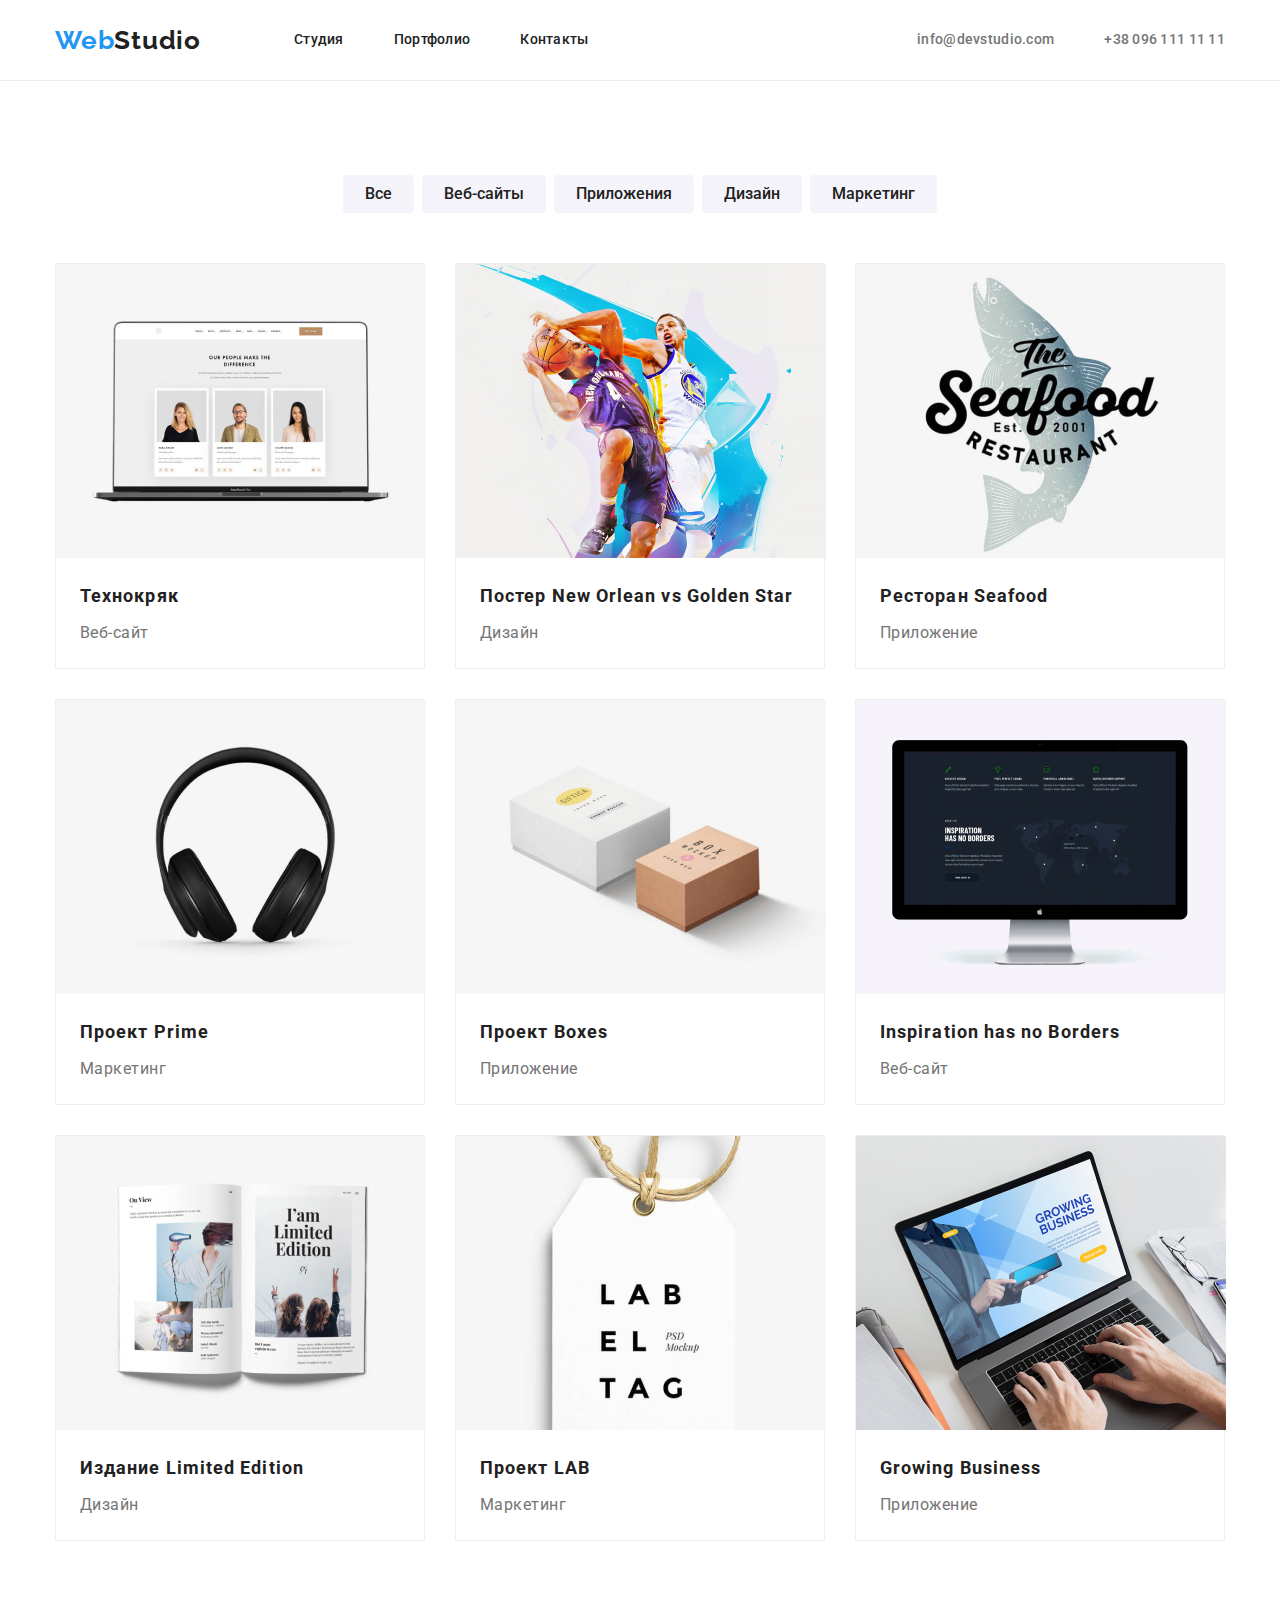
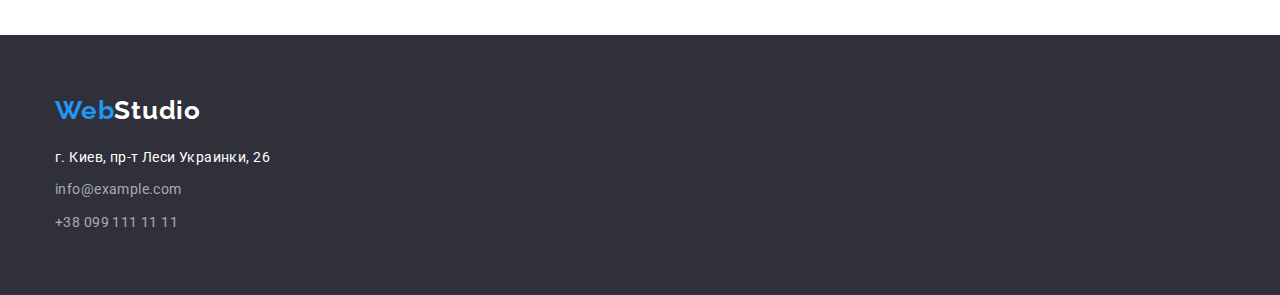
==== portfolio.html @ 6ae776a7 "шаблон для 4 ДЗ" ====
<!DOCTYPE html>
<html lang="ru">

<head>
    <meta charset="UTF-8">
    <meta name="viewport" content="width=device-width, initial-scale=1.0">
    <title> goit-markup-hw-03</title>
    <link rel="preconnect" href="https://fonts.gstatic.com">
    <link href="https://fonts.googleapis.com/css2?family=Raleway:wght@700&family=Roboto:wght@400;500;700;900&display=swap" rel="stylesheet">
    <link rel="stylesheet"
        href="https://cdnjs.cloudflare.com/ajax/libs/modern-normalize/1.0.0/modern-normalize.min.css">
    <link rel="stylesheet" href="./css/styles.css">
</head>

<body>

    <!--меню главной навигации-->
    <header class="page-header border-botton">
        <div class="conteiner">
             <a href="#" class="logo">Web<span class="logo-color">Studio</span> </a>
                <nav class="nav">
                    <ul class="site-nav">
                        <li class="item"> <a class="header-links" href="./index.html" >Студия</a></li>
                        <li class="item"> <a class="header-links" href="./portfolio.html" >Портфолио</a> </li>
                        <li class="item"> <a class="header-links" href="" >Контакты</a></li>
                    </ul>
                </nav>   
            <ul class="header-contacts">
                <li class="contact-item"><a class="header-links" href="mailto:info@devstudio.com">info@devstudio.com</a></li>
                <li class="contact-item"><a class="header-links" href="tel:380961111111">+38 096 111 11 11</a></li>
            </ul>   
        </div>  
    </header>
    <!--Контент из секций-->
    <main>
        <section class="our-projects">
            <div class="conteiner">                
                    <h1 class="invisible-title">Наши проэкты</h1>
                    <ul class="filters-button">
                        <li class="filter-button">
                            <button type="button" class="portfolio-button">Все</button>
                        </li>
                        <li class="filter-button">
                            <button type="button" class="portfolio-button">Веб-сайты</button>
                        </li>
                        <li class="filter-button">
                            <button type="button" class="portfolio-button">Приложения</button>
                        </li>
                        <li class="filter-button">
                            <button type="button" class="portfolio-button">Дизайн</button>
                        </li>
                        <li class="filter-button">
                            <button type="button" class="portfolio-button">Маркетинг</button>
                        </li>
                    </ul>
                    <ul class="projects-view">
                        <li class="project-elements">
                            <a  href="#">
                                <img class="project-img" src="./img/portf1.png" alt="макбук-про">
                                <div class="background-end">
                                    <h2 class="project-titel">Технокряк</h2>
                                    <p class="project-type">Веб-сайт</p>
                                </div>
                            </a>                        
                        </li>

                        <li class="project-elements">
                            <a  href="#">
                                <img class="project-img" src="./img/portf2.png" 
                                    alt="два баскетболиста с мячем" 
                                    width="370"
                                    height="294">
                                <div class="background-end">    
                                    <h2 class="project-titel">Постер New Orlean vs Golden Star</h2>
                                    <p class="project-type">Дизайн</p>
                                </div>
                            </a>
                        </li>

                        <li class="project-elements">
                            <a  href="#">
                                <img class="project-img" src="./img/portf3.png" 
                                    alt="логотип ресторана Seafood"
                                    width="370"
                                    height="294">
                                <div class="background-end">
                                    <h2 class="project-titel">Ресторан Seafood</h2>
                                    <p class="project-type">Приложение</p>
                                </div>
                            </a>
                        </li>

                        <li class="project-elements">
                            <a  href="#">
                                <img class="project-img" src="./img/portf4.png" 
                                    alt="наушники"
                                    width="370"
                                    height="294">
                                <div class="background-end">
                                    <h2 class="project-titel">Проект Prime</h2>
                                    <p class="project-type">Маркетинг</p>
                                </div>
                            </a>
                        </li>

                        <li class="project-elements">
                            <a  href="#">
                                <img class="project-img" src="./img/portf5.png" 
                                    alt="две упаковочных коробки"
                                    width="370"
                                    height="294">
                                <div class="background-end">
                                    <h2 class="project-titel">Проект Boxes</h2>
                                    <p class="project-type">Приложение</p>
                                </div>
                            </a>
                        </li>

                        <li class="project-elements">
                            <a class="project-img" href="#">
                                <img class="project-img" src="./img/portf6.png" 
                                    alt="монитор Apple"
                                    width="370"
                                    height="294">
                                <div class="background-end">
                                    <h2 class="project-titel">Inspiration has no Borders</h2>
                                    <p class="project-type">Веб-сайт</p>
                                </div>
                            </a>
                        </li>

                        <li class="project-elements">
                            <a href="#">
                                <img class="project-img" src="./img/portf7.png" 
                                    alt="книга Limited Edition"
                                    width="370"
                                    height="294">
                                <div class="background-end">
                                    <h2 class="project-titel">Издание Limited Edition</h2>
                                    <p class="project-type">Дизайн</p>
                                </div>
                            </a>
                        </li>

                        <li class="project-elements">
                            <a href="#">
                                <img class="project-img" src="./img/portf8.png" 
                                    alt="бирка LAB"
                                    width="370"
                                    height="294">
                                <div class="background-end">
                                    <h2 class="project-titel">Проект LAB</h2>
                                    <p class="project-type">Маркетинг</p>
                                </div>
                            </a>
                        </li>

                        <li class="project-elements">
                            <a href="#">
                                <img class="project-img" src="./img/portf9.png" 
                                    alt="макбук-про"
                                    width="370"
                                    height="294">
                                <div class="background-end">
                                    <h2 class="project-titel">Growing Business</h2>
                                    <p class="project-type">Приложение</p>
                                </div>
                            </a>
                        </li>
                        
                    </ul>               
            </div>
        </section>
    </main>
    <!--Контактная информация подвал-->
    <footer class="page-footer">
        <section class="footer-sec">
            <div class="conteiner">
                <h2 class="invisible-title">Подвал</h2>
                <a class="logo-footer" href="#">Web<span class="logo-color-footer">Studio</span> </a>
                <address> 
                    <ul class="contacts">
                        <li class="contact-element">
                            <p>г. Киев, пр-т Леси Украинки, 26</p>
                        </li>
                        <li class="contact-element contacts-foter">
                            <a href="mailto:info@example.com">info@example.com</a>
                        </li>
                        <li class="contact-element contacts-foter">
                            <a href="tel:380991111111">+38 099 111 11 11</a>
                        </li>                     
                    </ul>
                </address>
            </div>
        </section>        
    </footer>
</body>

</html>
---- css/styles.css ----
/* Hedaer*/

:root {
 /*--main-backgraund-color:#E5E5E5;*/
  --dark-backgraund-color: #2f303a;
  --black-text-color: #212121;
  --hover-text-color: #2196f3;
  --white-text-color: #ffffff;
  --grey-text-color: #757575;
  --button-background-color: #f5f4fa;
  --white-background-color: #ffffff;
}

a {
  text-decoration: none;  
}


li {
  list-style: none;
}
a,
ul,
li,
p,
h1,
h2,
h3,
h4{
  margin-top: 0;
  margin-bottom: 0;
  padding-left: 0;
}

body {
  font-family: Roboto;
}

.conteiner {

  width: 1200px;
  margin-left: auto;
  margin-right: auto;  
  padding-left: 15px;
  padding-right: 15px;
}

/* Логотип*/
.logo {
  margin-right: 93px;

  font-family: Raleway;
  font-weight: 700;
  font-size: 26px;
  line-height: 1.19;
  letter-spacing: 0.03em;

  color: var(--hover-text-color);
}
.logo-color {
  color: var(--black-text-color);
}

/* главное меню с контактами*/
.page-header >.conteiner{
  display: flex;
  align-items: center;
}
 
.page-header {
 color: var(--black-text-color);
 background-color:var(--white-background-color); 
}

.site-nav{
  display: flex;
}

.site-nav>.item:not(:last-child){
margin-right: 50px;
}

.header-contacts>.contact-item:not(:last-child){
  margin-right: 50px;
}

.header-links{
  display: block;
  padding-top: 32px;
  padding-bottom: 32px;
}

.header-contacts{
  display: flex;
  margin-left: auto;
}

.site-nav a {
  font-weight: 500;
  font-size: 14px;
  line-height: 1.14;
  letter-spacing: 0.02em;

  color: var(--black-text-color);
}

.header-contacts a {
  font-weight: 500;
  font-size: 14px;
  line-height: 1.14;
  letter-spacing: 0.02em;

  color: var(--grey-text-color);
}

.site-nav a:hover,
.site-nav a:focus {
  color: var(--hover-text-color);
}

.header-contacts a:hover,
.header-contacts a:focus {
  color: var(--hover-text-color);
}

/*Секция Герой*/

.hero {
  background-color: var(--dark-backgraund-color);
  text-align: center;
  padding-top: 200px; 
  padding-bottom: 200px;
}

.hero-text {
  
  display: block;
   
  padding-bottom: 30px;
  margin-left: auto;
  margin-right: auto;
  font-weight: 900;
  font-size: 44px;
  line-height: 1.36;

  text-align: center;
  letter-spacing: 0.06em;
  text-transform: uppercase;

  color: var(--white-text-color);
}

.hero-button {
  display: inline-block;
  text-align: center;
  text-decoration: none;
  
  padding-top: 10px;
  padding-right: 32px;
  padding-bottom: 10px;
  padding-left: 32px;
  
  cursor: pointer;
  border: transparent; 

  font-weight: 700;
  font-size: 16px;
  line-height: 1.88;

  background: var(--hover-text-color);
  box-shadow: 0px 4px 4px rgba(0, 0, 0, 0.15);
  border-radius: 4px;
  color: var(--white-text-color);
  font-family: inherit;
}

.hero-button:hover,
.hero-button:focus{
  background-color: var(--white-background-color);
  color: var(--hover-text-color);
}

/*Приимущества*/

.advantages {
  display: flex;
  background-color: var(--white-background-color);
  padding-top: 94px;
  padding-bottom: 94px;
}

.advantages-elements{
  display: flex;
 /* margin-top: 94px;
  margin-bottom: 94px;*/
}

.advantages-elements>.advantages-element:not(:last-child){
  margin-right: 30px;
}

.invisible-title {
  position: absolute;
  clip: rect(0 0 0 0);
  width: 1px;
  height: 1px;
  margin: -1px;
  ...
}

.name{
  margin-bottom: 10px;
}

.advantages h3 {
  font-weight: 700;
  font-size: 14px;
  line-height: 1.14;
  letter-spacing: 0.03em;
  text-transform: uppercase;

  color: var(--black-text-color);
}

.advantages p {
  font-size: 14px;
  line-height: 1.71;

  letter-spacing: 0.03em;

  color: var(--grey-text-color);
}

/*наши работы*/

.activity {
  display: flex;
  background-color: var(--white-background-color);
  padding-bottom: 94px;
}

.activity-titel{
  margin-bottom: 50px;
}

.activity-variants{
  display: flex;  
}

.activity-variants>.activity-variant:not(:last-child){
  margin-right: 30px;
}

.activity h2 {
  font-weight: 700;
  font-size: 36px;
  line-height: 1.17;
  text-align: center;
  letter-spacing: 0.03em;

  color: var(--black-text-color);
}

/*Наша команда*/

.comand {
  display: flex;
  background-color: var(--white-background-color);
  padding-top: 94px;
  padding-bottom: 94px; 
  
}

.comand-titel{  
  margin-bottom: 50px;

  font-weight: 700;
  font-size: 36px;
  line-height: 1.17;
  text-align: center;
  letter-spacing: 0.03em;

  color: var(--black-text-color);
}

.comand-members{
  display: flex; 
}

.comand-members>.comand-member:not(:last-child){
  margin-right: 30px;
}

.photograph{
  display: block;  
}

.fuul-name{  
  margin-bottom: 10px;

  font-weight: 500;
  font-size: 16px;
  line-height: 1.19;

  letter-spacing: 0.03em;

  color: var(--black-text-color);
}

.background-titel{
  background-color: var(--white-background-color);
  padding-top: 30px;
  padding-bottom: 30px;
  text-align: center;
}

.comand-position {
  font-size: 16px;
  line-height: 1.19;

  letter-spacing: 0.03em;

  color: var(--grey-text-color);
}

/*Футер*/

.page-footer {
  background-color: var(--dark-backgraund-color);
  padding-top: 60px;
  padding-bottom: 60px;
}

.contacts>.contact-element:not(:last-child){
  margin-bottom: 9px; 
}

.logo-footer{
  display: block;
  margin-bottom: 20px;

  font-family: Raleway;
  font-weight: 700;
  font-size: 26px;
  line-height: 1.19;  

  letter-spacing: 0.03em;
   
  color: var(--hover-text-color);
}

.logo-color-footer{
  color:var(--white-text-color);
}

.page-footer p {
  font-style: normal;
  font-size: 14px;
  line-height: 1.71;

  letter-spacing: 0.03em;

  color: var(--white-text-color);
}

.contacts-foter a {
  font-style: normal;
  font-size: 14px;
  line-height: 1.71;

  letter-spacing: 0.03em;

  color: rgba(255, 255, 255, 0.6);
}

/*Портфолио кнопки*/

.border-botton{
  border-bottom: 1px solid #ECECEC;
}

.our-projects {
  background-color:var(--white-background-color);
  padding-top: 94px;
  padding-bottom: 94px;
} 

.portfolio-button {
  display: inline-block;
  text-align: center;
  text-decoration: none;
  background-color: var(--button-background-color);

  padding-top: 6px;
  padding-right: 22px;
  padding-bottom: 6px;
  padding-left: 22px; 

  font-family: inherit;

  font-weight: 500;
  font-size: 16px;
  line-height: 1.62;

  *letter-spacing: 0.03em;

  color: var(--black-text-color);
  border-radius: 4px;
  border: transparent;
  cursor: pointer;
}

.portfolio-button:hover,
.portfolio-button:focus{
  background-color: var(--hover-text-color);
  color: var(--white-background-color);
}

.filters-button>.filter-button:not(:last-child){
  margin-right: 8px; 
}

.filters-button{
  display: flex;
  justify-content:center;
  margin-bottom: 50px;
 
}

/* портфлио проекты*/

.projects-view{
  display: flex;
  flex-wrap: wrap;
    
}

.project-elements{
  display: block;
  
  width: calc((100% - 60px) / 3);
  margin-right: 30px;
  margin-bottom: 30px;
  border: 1px solid #eeeeee;
}

.project-elements:nth-child(3n){
  margin-right: 0;
}

.project-elements:nth-last-child(-n + 3){
  margin-bottom: 0;
}

.project-img{
  display: block;  
}

.project-titel{ 
  margin-bottom: 4px;

  font-weight: 700;
  font-size: 18px;
  line-height: 2;

  letter-spacing: 0.06em;

  color: var(--black-text-color);
}

.project-type{
  font-size: 16px;
  line-height: 1.87;

  letter-spacing: 0.03em;

  color: var(--grey-text-color);
}

.portfolio-button:hover,
.portfolio-button:focus {
  background-color: var(--hover-text-color);
  color: var(--white-text-color);
}

.background-end{
  background-color: var(--white-background-color);
  padding-top: 20px;
  padding-left: 24px;
  padding-bottom: 20px;
}
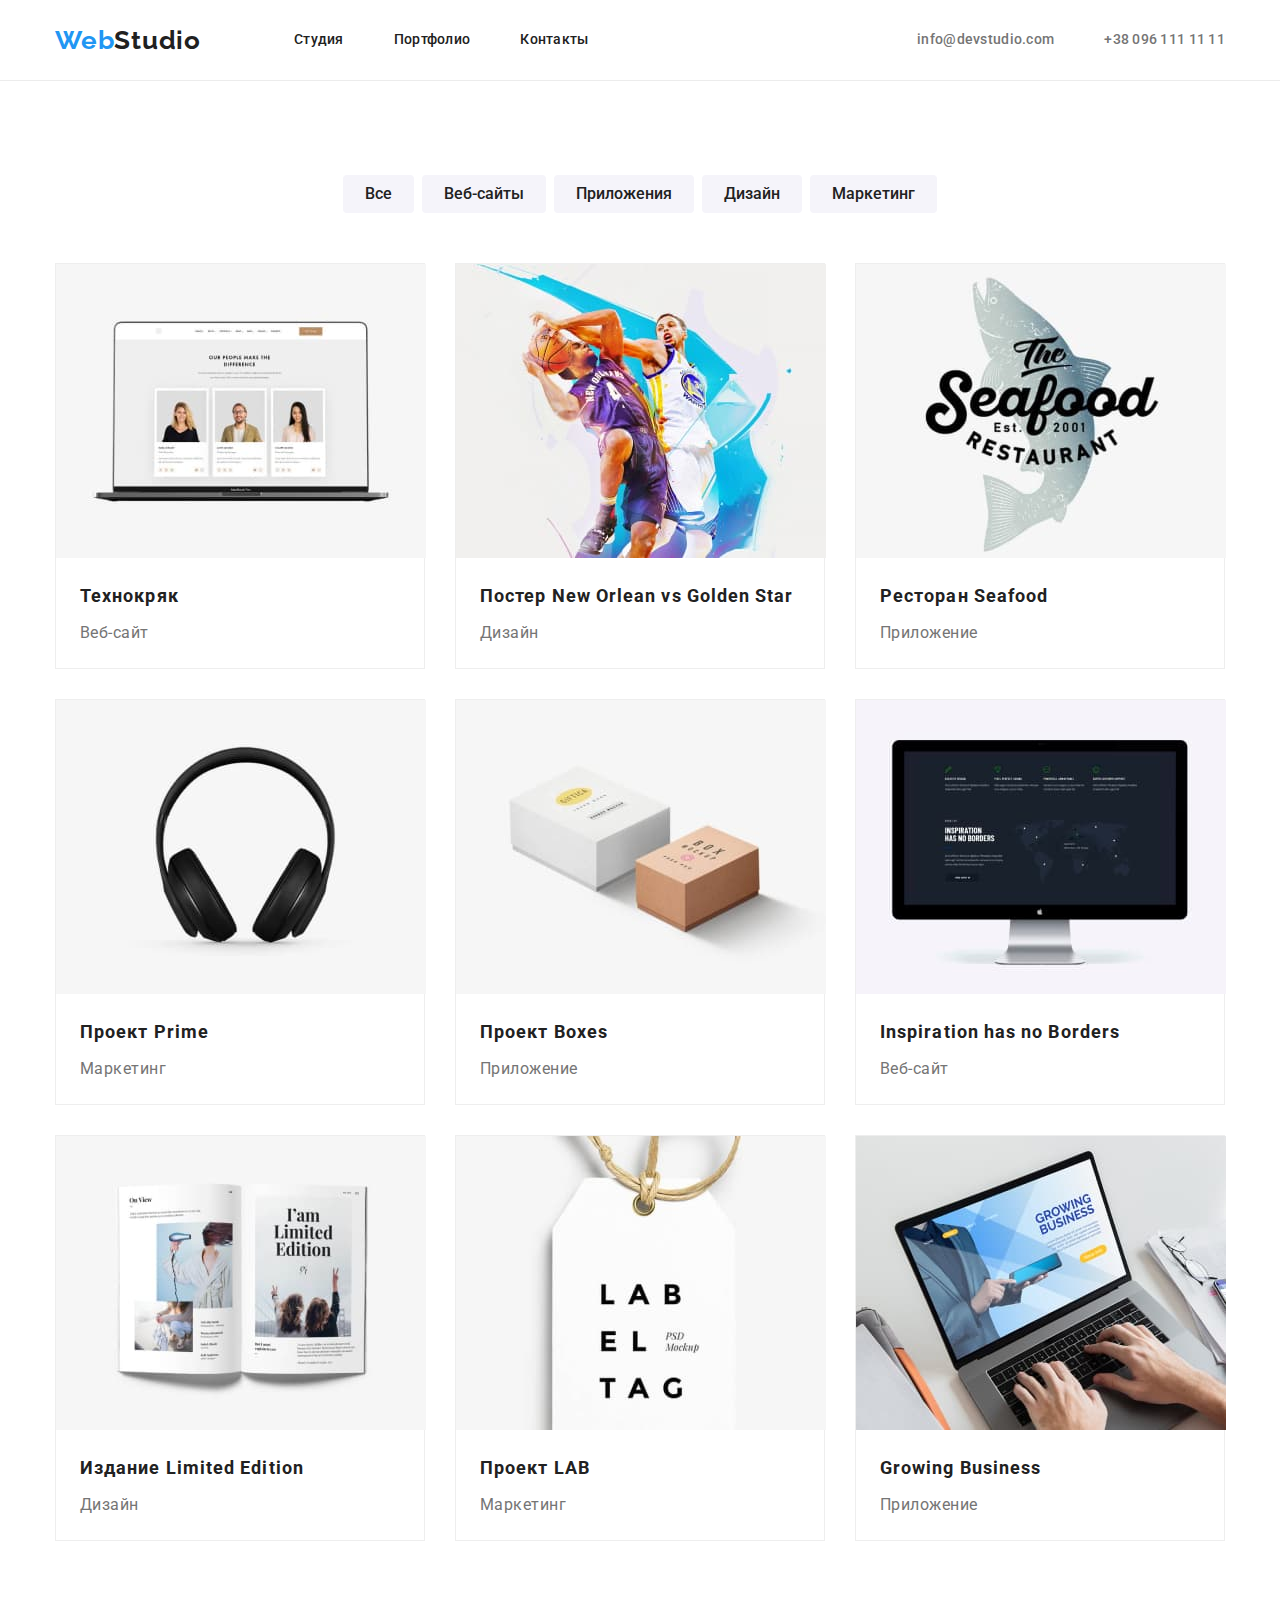
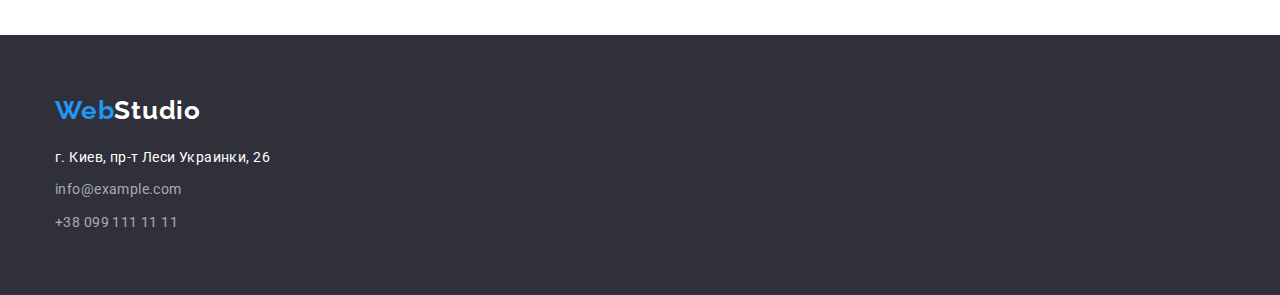
==== commit f5ba1a0a: "создает логотипы компании" ====
--- a/portfolio.html
+++ b/portfolio.html
@@ -56,7 +56,7 @@
                     <ul class="projects-view">
                         <li class="project-elements">
                             <a  href="#">
-                                <img class="project-img" src="./img/portf1.png" alt="макбук-про">
+                                <img class="project-img" src="./img/portf1.jpg" alt="макбук-про">
                                 <div class="background-end">
                                     <h2 class="project-titel">Технокряк</h2>
                                     <p class="project-type">Веб-сайт</p>
@@ -66,7 +66,7 @@
 
                         <li class="project-elements">
                             <a  href="#">
-                                <img class="project-img" src="./img/portf2.png" 
+                                <img class="project-img" src="./img/portf2.jpg" 
                                     alt="два баскетболиста с мячем" 
                                     width="370"
                                     height="294">
@@ -79,7 +79,7 @@
 
                         <li class="project-elements">
                             <a  href="#">
-                                <img class="project-img" src="./img/portf3.png" 
+                                <img class="project-img" src="./img/portf3.jpg" 
                                     alt="логотип ресторана Seafood"
                                     width="370"
                                     height="294">
@@ -92,7 +92,7 @@
 
                         <li class="project-elements">
                             <a  href="#">
-                                <img class="project-img" src="./img/portf4.png" 
+                                <img class="project-img" src="./img/portf4.jpg" 
                                     alt="наушники"
                                     width="370"
                                     height="294">
@@ -105,7 +105,7 @@
 
                         <li class="project-elements">
                             <a  href="#">
-                                <img class="project-img" src="./img/portf5.png" 
+                                <img class="project-img" src="./img/portf5.jpg" 
                                     alt="две упаковочных коробки"
                                     width="370"
                                     height="294">
@@ -118,7 +118,7 @@
 
                         <li class="project-elements">
                             <a class="project-img" href="#">
-                                <img class="project-img" src="./img/portf6.png" 
+                                <img class="project-img" src="./img/portf6.jpg" 
                                     alt="монитор Apple"
                                     width="370"
                                     height="294">
@@ -131,7 +131,7 @@
 
                         <li class="project-elements">
                             <a href="#">
-                                <img class="project-img" src="./img/portf7.png" 
+                                <img class="project-img" src="./img/portf7.jpg" 
                                     alt="книга Limited Edition"
                                     width="370"
                                     height="294">
@@ -144,7 +144,7 @@
 
                         <li class="project-elements">
                             <a href="#">
-                                <img class="project-img" src="./img/portf8.png" 
+                                <img class="project-img" src="./img/portf8.jpg" 
                                     alt="бирка LAB"
                                     width="370"
                                     height="294">
@@ -157,7 +157,7 @@
 
                         <li class="project-elements">
                             <a href="#">
-                                <img class="project-img" src="./img/portf9.png" 
+                                <img class="project-img" src="./img/portf9.jpg" 
                                     alt="макбук-про"
                                     width="370"
                                     height="294">
--- a/css/styles.css
+++ b/css/styles.css
@@ -1,7 +1,7 @@
 /* Hedaer*/
 
 :root {
- /*--main-backgraund-color:#E5E5E5;*/
+ --logo-backgraund-color:#E5E5E5;
   --dark-backgraund-color: #2f303a;
   --black-text-color: #212121;
   --hover-text-color: #2196f3;
@@ -132,6 +132,11 @@
   padding-bottom: 200px;
 }
 
+.hero-width{
+ display: inline-block; 
+ width: 696px;
+}
+
 .hero-text {
   
   display: block;
@@ -208,6 +213,25 @@
   ...
 }
 
+.advantages-icon{
+  display:inline-flex;
+  
+  width: 270px;
+  height: 120px;
+  background-color:var(--button-background-color) ;
+  margin-bottom: 30px;
+  align-items: center;
+  justify-content: center;
+}
+/*
+.icon-element{
+  display: inline-flex;
+  /*width: 70px;
+  height: 70px;*/
+  align-items: center;
+  justify-content: center;
+}*/
+
 .name{
   margin-bottom: 10px;
 }
@@ -265,7 +289,7 @@
 
 .comand {
   display: flex;
-  background-color: var(--white-background-color);
+  background-color: var(--button-background-color);
   padding-top: 94px;
   padding-bottom: 94px; 
   
@@ -323,6 +347,77 @@
   color: var(--grey-text-color);
 }
 
+/*Постоянные клиенты*/
+
+.regular-customers{
+padding-top: 94px;
+padding-bottom: 94px;
+}
+
+.customers-titel{
+margin-bottom: 50px;
+
+font-weight: 700px;
+font-size: 36px;
+line-height: 1.17;
+text-align: center;
+letter-spacing: 0.03em;
+
+color: var(--black-text-color);
+}
+
+
+
+.buyer-list{
+  display: flex;
+}
+
+.buyer-list>.customers-element:not(:last-child){
+  margin-right: 30px;
+}
+
+.customers-element{
+  display:inline-flex;
+  width: 170px;
+  height: 90px;
+  border: 2px solid #AFB1B8;
+  box-sizing: border-box;
+  border-radius: 4px;
+  background:var(--logo-backgraund-color);
+  align-items: center;
+  justify-content: center;
+  
+}
+
+
+
+.customers-element .sizefor{
+  width: 80px;
+  height: 42px;
+  fill:#AFB1B8;
+}
+
+.customers-logo{
+  width: 88px;
+  height: 45px;  
+  fill:#AFB1B8;
+}
+
+
+
+.customers-element:hover ,
+.customers-element:focus {
+ border-color: var(--hover-text-color);
+
+}
+
+.customers-logo:hover,
+.customers-logo:focus{
+  fill: var(--hover-text-color);
+}
+
+
+
 /*Футер*/
 
 .page-footer {
@@ -335,6 +430,15 @@
   margin-bottom: 9px; 
 }
 
+.contacts-footer{
+  display: flex;
+  text-align: center;
+}
+
+.social-networks{
+  margin-left: 70px;
+}
+
 .logo-footer{
   display: block;
   margin-bottom: 20px;
@@ -371,6 +475,19 @@
   letter-spacing: 0.03em;
 
   color: rgba(255, 255, 255, 0.6);
+}
+
+.titel-networks{
+
+
+
+font-weight: 700;
+font-size: 14px;
+line-height: 1.14;
+letter-spacing: 0.03em;
+text-transform: uppercase;
+
+color: var(--white-text-color);
 }
 
 /*Портфолио кнопки*/
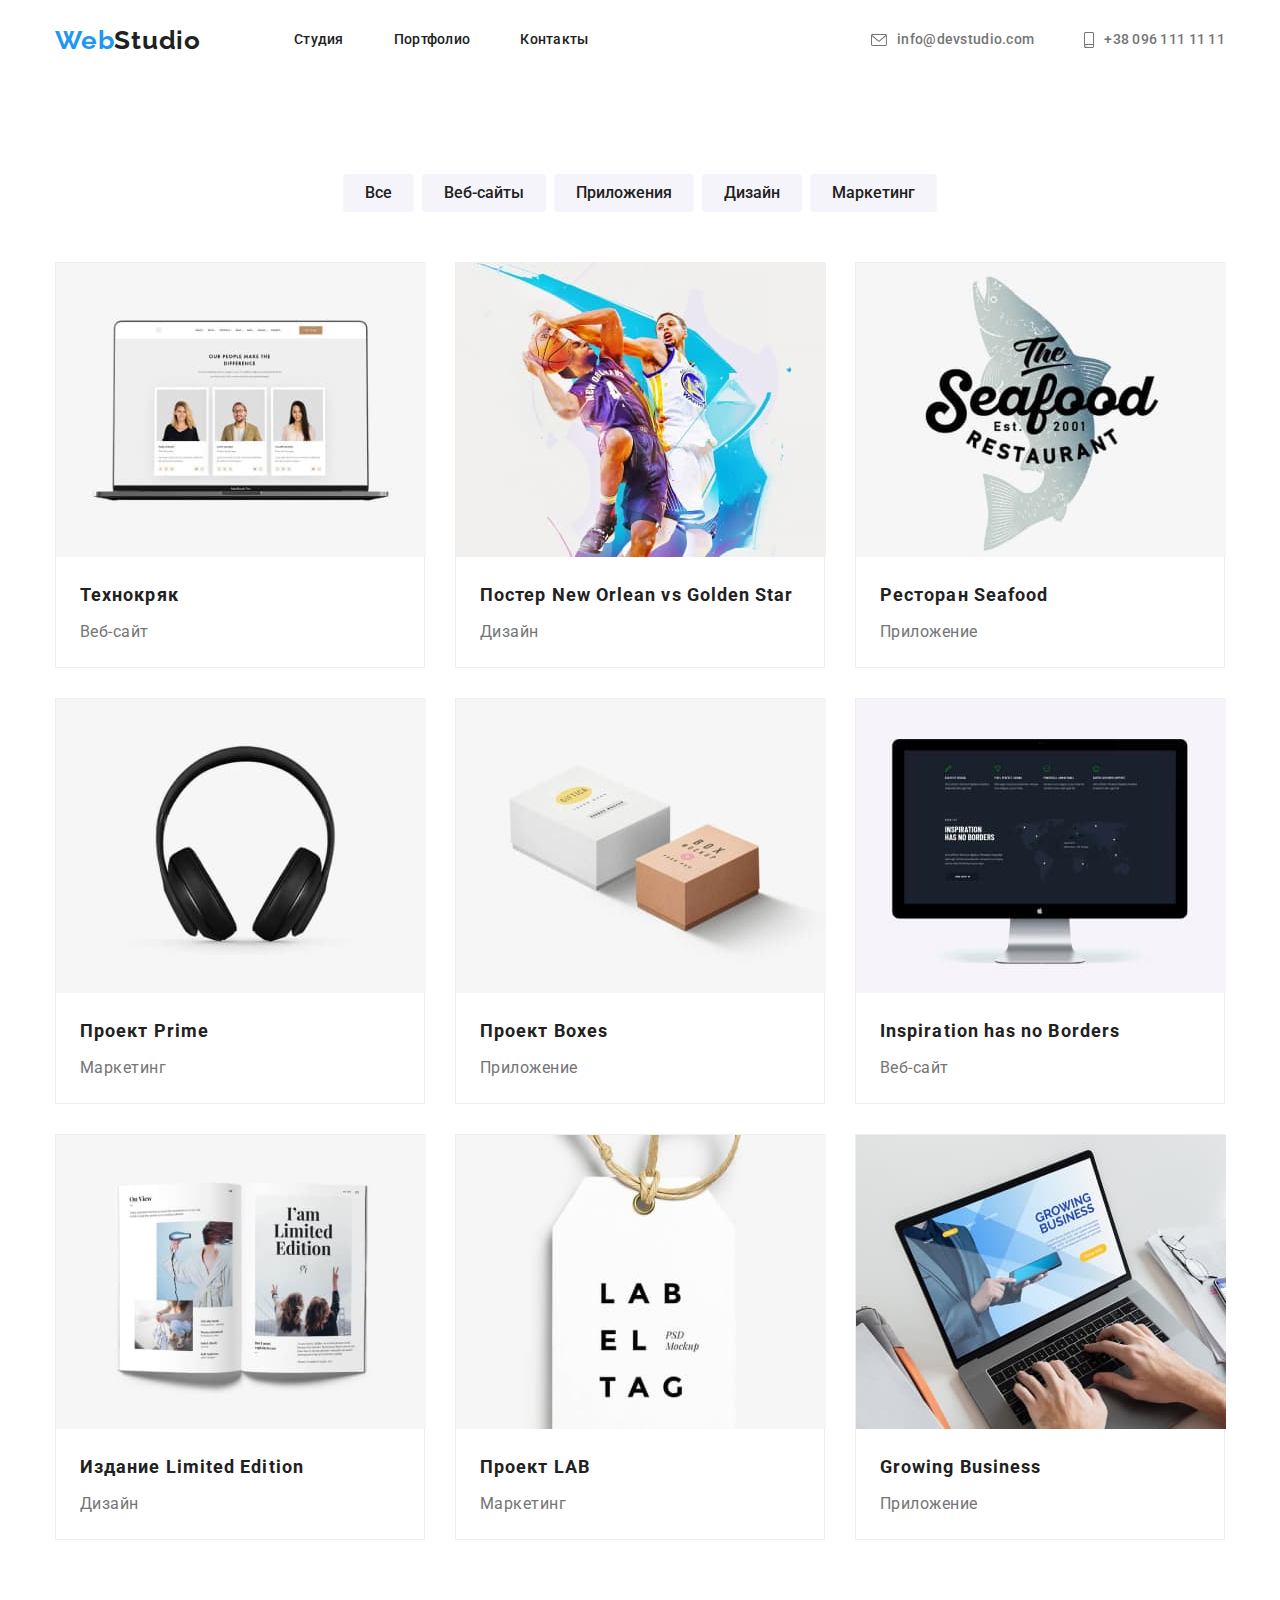
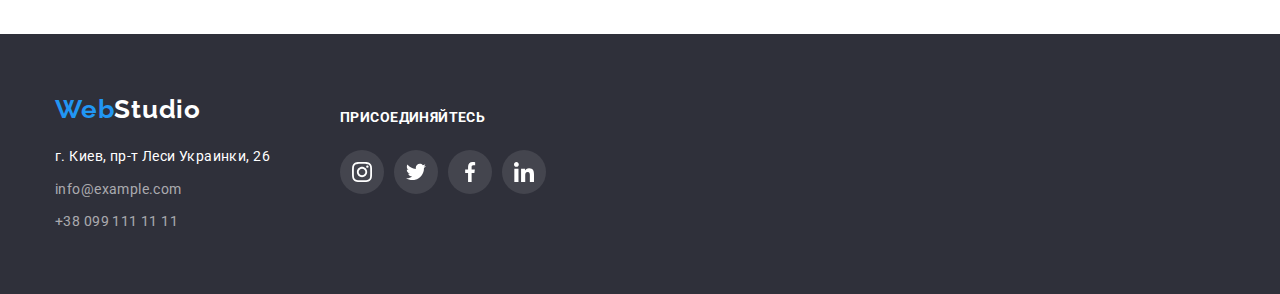
==== commit d736fea5: "ДЗ4 на проверку" ====
--- a/portfolio.html
+++ b/portfolio.html
@@ -15,7 +15,7 @@
 <body>
 
     <!--меню главной навигации-->
-    <header class="page-header border-botton">
+    <header class="page-header">
         <div class="conteiner">
              <a href="#" class="logo">Web<span class="logo-color">Studio</span> </a>
                 <nav class="nav">
@@ -26,8 +26,20 @@
                     </ul>
                 </nav>   
             <ul class="header-contacts">
-                <li class="contact-item"><a class="header-links" href="mailto:info@devstudio.com">info@devstudio.com</a></li>
-                <li class="contact-item"><a class="header-links" href="tel:380961111111">+38 096 111 11 11</a></li>
+                <li class="contact-item"><a class="header-links" href="mailto:info@devstudio.com">
+                                                <svg class="icon-envelope">
+                                                    <use class="icon-mail" href="./img/symbol-defs.svg#icon-envelope" ></use>
+                                                </svg>                    
+                                                info@devstudio.com
+                                         </a>
+                </li>
+                <li class="contact-item"><a class="header-links" href="tel:380961111111">
+                                                <svg class="icon-smartphone">
+                                                    <use class="icon-mail" href="./img/symbol-defs.svg#icon-smartphone" ></use>
+                                                </svg>
+                                                +38 096 111 11 11
+                                          </a>
+                </li>
             </ul>   
         </div>  
     </header>
@@ -174,23 +186,66 @@
     </main>
     <!--Контактная информация подвал-->
     <footer class="page-footer">
-        <section class="footer-sec">
+        <section >
             <div class="conteiner">
-                <h2 class="invisible-title">Подвал</h2>
-                <a class="logo-footer" href="#">Web<span class="logo-color-footer">Studio</span> </a>
-                <address> 
-                    <ul class="contacts">
-                        <li class="contact-element">
-                            <p>г. Киев, пр-т Леси Украинки, 26</p>
-                        </li>
-                        <li class="contact-element contacts-foter">
-                            <a href="mailto:info@example.com">info@example.com</a>
-                        </li>
-                        <li class="contact-element contacts-foter">
-                            <a href="tel:380991111111">+38 099 111 11 11</a>
-                        </li>                     
-                    </ul>
-                </address>
+                <div class="contacts-footer">
+                    <div>
+                        <h2 class="invisible-title">Подвал</h2>
+                        <a class="logo-footer" href="#">Web<span class="logo-color-footer">Studio</span> </a>
+                        <address> 
+                            <ul class="contacts">
+                                <li class="contact-element">
+                                    <p>г. Киев, пр-т Леси Украинки, 26</p>
+                                </li>
+                                <li class="contact-element contacts-foter">
+                                    <a href="mailto:info@example.com">info@example.com</a>
+                                </li>
+                                <li class="contact-element contacts-foter">
+                                    <a href="tel:380991111111">+38 099 111 11 11</a>
+                                </li>                     
+                            </ul>
+                        </address>
+                    </div>
+                    
+                    <div class="social-networks">
+                        <p class="titel-networks">присоединяйтесь</p>
+                        <ul class="footer-links">
+                            <li class="footer-link">
+                                <a >
+                                    <svg class="icon-footer">
+                                        <use  href="./img/symbol-defs.svg#icon-instagram" ></use>
+                                    </svg>
+                                </a>
+                            </li>
+                            <li class="footer-link">
+                                <a >
+                                    <svg class="icon-footer">
+                                        <use  href="./img/symbol-defs.svg#icon-twitter" ></use>
+                                    </svg>
+                                </a>
+                            </li>
+
+                            <li class="footer-link">
+                                <a >
+                                    <svg class="icon-footer">
+                                        <use  href="./img/symbol-defs.svg#icon-facebook" ></use>
+                                    </svg>
+                                </a>
+                            </li>
+                            
+                            <li class="footer-link">
+                                <a >
+                                    <svg class="icon-footer">
+                                        <use  href="./img/symbol-defs.svg#icon-linkedin" ></use>
+                                    </svg>
+                                </a>
+                            </li>
+                            
+                        </ul>
+                        </ul>
+                    </div>
+                </div>
+                
             </div>
         </section>        
     </footer>
--- a/css/styles.css
+++ b/css/styles.css
@@ -9,6 +9,7 @@
   --grey-text-color: #757575;
   --button-background-color: #f5f4fa;
   --white-background-color: #ffffff;
+  --fill-icons-color:#AFB1B8;
 }
 
 a {
@@ -85,9 +86,51 @@
 }
 
 .header-links{
-  display: block;
+  display: inline-flex;
   padding-top: 32px;
   padding-bottom: 32px;
+ 
+}
+
+
+
+.icon-envelope{
+  display: block;
+  width: 16px;
+  height: 12px;
+  fill: var(--grey-text-color);
+  align-self: center;
+  justify-content: center;
+  margin-right: 10px;
+}
+
+.icon-smartphone{
+  display: block;
+  width: 10px;
+  height: 16px;
+  fill: var(--grey-text-color);
+  align-self: center;
+  justify-content: center;
+  margin-right: 10px;
+}
+
+.contact-item:hover .icon-smartphone,
+.contact-item:focus .icon-smartphone{
+  fill: var(--hover-text-color);
+}
+
+
+
+
+.icon-mail{
+  display: inline-flex;
+  align-self: center;
+  justify-content: center;
+  text-align: center;
+}
+.contact-item:hover .icon-envelope,
+.contact-item:focus .icon-envelope{
+fill: var(--hover-text-color);
 }
 
 .header-contacts{
@@ -113,23 +156,42 @@
   color: var(--grey-text-color);
 }
 
-.site-nav a:hover,
-.site-nav a:focus {
+.header-links:hover,
+.header-links:focus {
   color: var(--hover-text-color);
 }
 
-.header-contacts a:hover,
-.header-contacts a:focus {
+.contact-item:hover,
+.contact-item:focus {
   color: var(--hover-text-color);
 }
 
 /*Секция Герой*/
 
 .hero {
-  background-color: var(--dark-backgraund-color);
+  background-color: #C4C4C4;
   text-align: center;
-  padding-top: 200px; 
-  padding-bottom: 200px;
+  padding-top: 0;
+  
+}
+
+
+
+.hero .overley {
+  background-image:linear-gradient(
+    to top,
+     rgba(47, 48, 58, 0.4),
+     rgba(47, 48, 58, 0.4)
+  ), 
+  url(../img/hero.jpg);
+  background-position:center;
+  height: 600px;  
+}
+
+.overley{
+  max-width: 1600px;
+  margin: 0 auto;
+  padding-top: 200px;
 }
 
 .hero-width{
@@ -137,8 +199,7 @@
  width: 696px;
 }
 
-.hero-text {
-  
+.hero-text {  
   display: block;
    
   padding-bottom: 30px;
@@ -196,8 +257,7 @@
 
 .advantages-elements{
   display: flex;
- /* margin-top: 94px;
-  margin-bottom: 94px;*/
+
 }
 
 .advantages-elements>.advantages-element:not(:last-child){
@@ -214,23 +274,29 @@
 }
 
 .advantages-icon{
-  display:inline-flex;
+  display:flex;
   
   width: 270px;
   height: 120px;
   background-color:var(--button-background-color) ;
   margin-bottom: 30px;
-  align-items: center;
-  justify-content: center;
-}
-/*
+  align-self: center;
+  justify-content: center;
+  padding-top: 25px;
+  padding-right: 100px;
+  padding-bottom: 25px;
+  padding-left: 100px;
+  
+  
+}
+
 .icon-element{
-  display: inline-flex;
-  /*width: 70px;
-  height: 70px;*/
-  align-items: center;
-  justify-content: center;
-}*/
+  display:block;
+ 
+  width: 70px;
+  height: 70px;
+}
+  
 
 .name{
   margin-bottom: 10px;
@@ -315,6 +381,10 @@
   margin-right: 30px;
 }
 
+.comand-member{
+  box-shadow: 0px 1px 3px rgba(0, 0, 0, 0.12), 0px 1px 1px rgba(0, 0, 0, 0.14), 0px 2px 1px rgba(0, 0, 0, 0.2);
+  border-radius: 0px 0px 4px 4px;
+}
 .photograph{
   display: block;  
 }
@@ -345,6 +415,46 @@
   letter-spacing: 0.03em;
 
   color: var(--grey-text-color);
+
+  margin-bottom: 16px;
+}
+
+.social-links{
+  display: flex;
+  justify-content: center;
+  background-color:var(--white-background-color);
+}
+
+.social-link{
+  display: flex;
+  width: 44px;
+  height: 44px;
+  border-radius: 50%;
+  background-color: var(--white-background-color);
+  align-items: center;
+  justify-content: center;
+  fill: var(--fill-icons-color)
+}
+
+.social-link:hover,
+.social-link:focus{
+  background-color: var(--hover-text-color);
+}
+
+.icon-link{
+  display: flex;
+  
+  width: 20px;
+  height: 20px;  
+}
+
+.icon-link:hover,
+.icon-link:focus{
+  fill: var(--white-background-color);
+}
+
+.social-links>.social-link:not(:last-child){
+  margin-right: 10px;
 }
 
 /*Постоянные клиенты*/
@@ -394,13 +504,13 @@
 .customers-element .sizefor{
   width: 80px;
   height: 42px;
-  fill:#AFB1B8;
+  fill: var(--fill-icons-color);
 }
 
 .customers-logo{
   width: 88px;
   height: 45px;  
-  fill:#AFB1B8;
+  fill:var(--fill-icons-color);
 }
 
 
@@ -411,8 +521,8 @@
 
 }
 
-.customers-logo:hover,
-.customers-logo:focus{
+.customers-element:hover .customers-logo,
+.customers-element:focus .customers-logo{
   fill: var(--hover-text-color);
 }
 
@@ -432,7 +542,7 @@
 
 .contacts-footer{
   display: flex;
-  text-align: center;
+  
 }
 
 .social-networks{
@@ -478,8 +588,8 @@
 }
 
 .titel-networks{
-
-
+  margin-top: 12px;
+margin-bottom: 20px;
 
 font-weight: 700;
 font-size: 14px;
@@ -490,6 +600,41 @@
 color: var(--white-text-color);
 }
 
+.footer-links{
+  display: flex;
+  justify-content: center;
+  background-color:var(--dark-backgraund-color);
+}
+
+.footer-link{
+  display: flex;
+  width: 44px;
+  height: 44px;
+  border-radius: 50%;
+  background-color: rgba(255, 255, 255, 0.1);
+  align-items: center;
+  justify-content: center;
+  fill: var(--white-background-color)
+}
+
+.footer-link:hover,
+.footer-link:focus{
+  background-color: var(--hover-text-color);
+}
+
+.icon-footer{
+  display: flex;
+  
+  width: 20px;
+  height: 20px;  
+
+  fill: var(--white-background-color)
+}
+
+.footer-links>.footer-link:not(:last-child){
+  margin-right: 10px;
+}
+
 /*Портфолио кнопки*/
 
 .border-botton{
@@ -569,6 +714,14 @@
   margin-bottom: 0;
 }
 
+.project-elements:hover,
+.project-elements:focus{
+  border: 1px solid #EEEEEE;
+  box-sizing: border-box;
+  box-shadow: 0px 1px 1px rgba(0, 0, 0, 0.12), 0px 4px 4px rgba(0, 0, 0, 0.06), 1px 4px 6px rgba(0, 0, 0, 0.16);
+}
+
+
 .project-img{
   display: block;  
 }
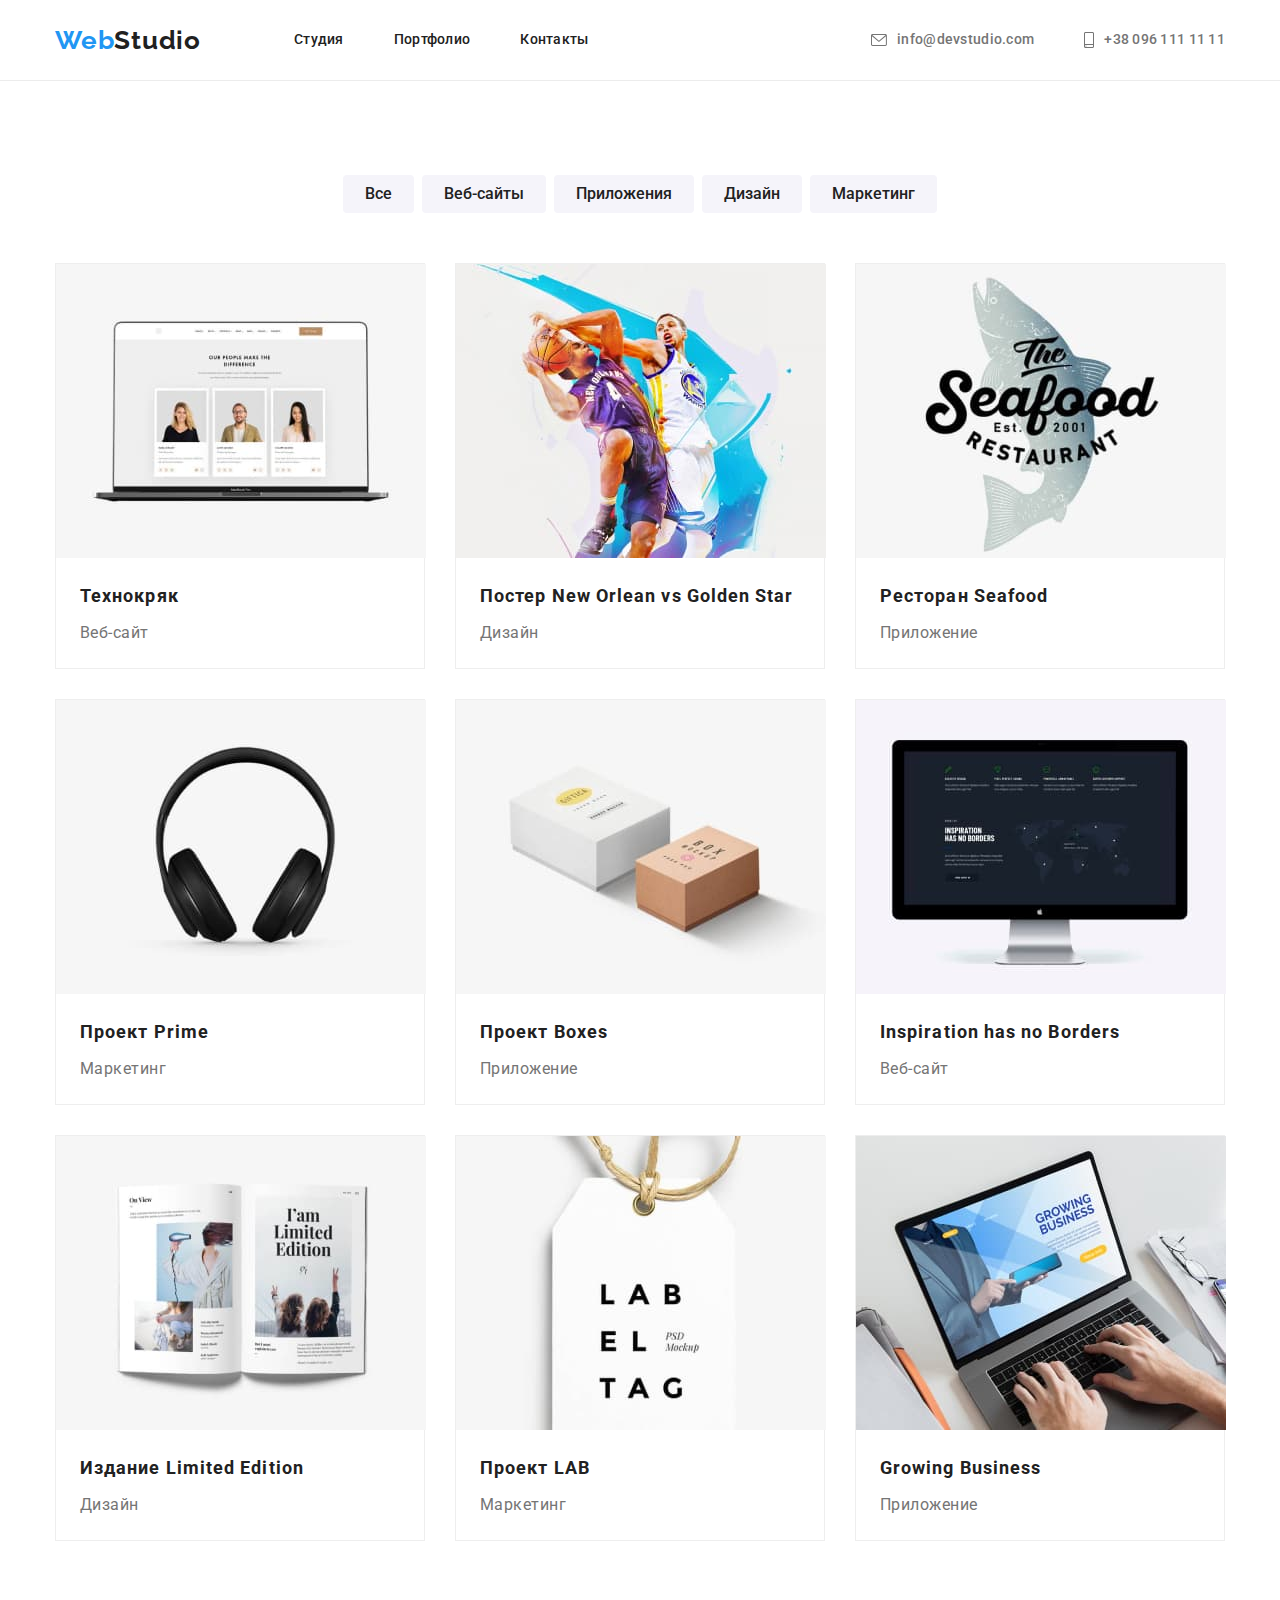
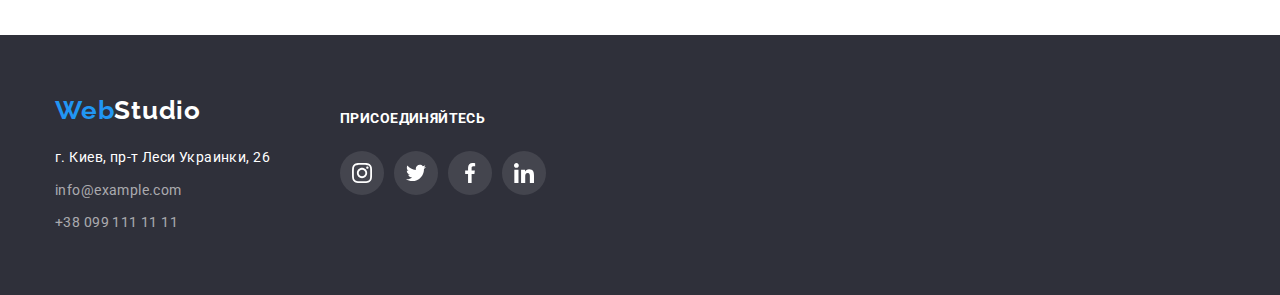
==== commit e79b1392: "Добавляет линию в портфолио, убирает фон в клиентах" ====
--- a/portfolio.html
+++ b/portfolio.html
@@ -4,7 +4,7 @@
 <head>
     <meta charset="UTF-8">
     <meta name="viewport" content="width=device-width, initial-scale=1.0">
-    <title> goit-markup-hw-03</title>
+    <title> goit-markup-hw-04</title>
     <link rel="preconnect" href="https://fonts.gstatic.com">
     <link href="https://fonts.googleapis.com/css2?family=Raleway:wght@700&family=Roboto:wght@400;500;700;900&display=swap" rel="stylesheet">
     <link rel="stylesheet"
@@ -15,7 +15,7 @@
 <body>
 
     <!--меню главной навигации-->
-    <header class="page-header">
+    <header class="page-header border-heder">
         <div class="conteiner">
              <a href="#" class="logo">Web<span class="logo-color">Studio</span> </a>
                 <nav class="nav">
@@ -178,8 +178,7 @@
                                     <p class="project-type">Приложение</p>
                                 </div>
                             </a>
-                        </li>
-                        
+                        </li>                        
                     </ul>               
             </div>
         </section>
@@ -239,10 +238,8 @@
                                         <use  href="./img/symbol-defs.svg#icon-linkedin" ></use>
                                     </svg>
                                 </a>
-                            </li>
-                            
-                        </ul>
-                        </ul>
+                            </li>                            
+                        </ul>                        
                     </div>
                 </div>
                 
--- a/css/styles.css
+++ b/css/styles.css
@@ -1,7 +1,7 @@
 /* Hedaer*/
 
 :root {
- --logo-backgraund-color:#E5E5E5;
+  --logo-backgraund-color: #e5e5e5;
   --dark-backgraund-color: #2f303a;
   --black-text-color: #212121;
   --hover-text-color: #2196f3;
@@ -9,13 +9,12 @@
   --grey-text-color: #757575;
   --button-background-color: #f5f4fa;
   --white-background-color: #ffffff;
-  --fill-icons-color:#AFB1B8;
+  --fill-icons-color: #afb1b8;
 }
 
 a {
-  text-decoration: none;  
-}
-
+  text-decoration: none;
+}
 
 li {
   list-style: none;
@@ -27,7 +26,7 @@
 h1,
 h2,
 h3,
-h4{
+h4 {
   margin-top: 0;
   margin-bottom: 0;
   padding-left: 0;
@@ -38,10 +37,9 @@
 }
 
 .conteiner {
-
   width: 1200px;
   margin-left: auto;
-  margin-right: auto;  
+  margin-right: auto;
   padding-left: 15px;
   padding-right: 15px;
 }
@@ -63,38 +61,35 @@
 }
 
 /* главное меню с контактами*/
-.page-header >.conteiner{
+.page-header > .conteiner {
   display: flex;
   align-items: center;
 }
- 
+
 .page-header {
- color: var(--black-text-color);
- background-color:var(--white-background-color); 
-}
-
-.site-nav{
-  display: flex;
-}
-
-.site-nav>.item:not(:last-child){
-margin-right: 50px;
-}
-
-.header-contacts>.contact-item:not(:last-child){
+  color: var(--black-text-color);
+  background-color: var(--white-background-color);
+}
+
+.site-nav {
+  display: flex;
+}
+
+.site-nav > .item:not(:last-child) {
   margin-right: 50px;
 }
 
-.header-links{
+.header-contacts > .contact-item:not(:last-child) {
+  margin-right: 50px;
+}
+
+.header-links {
   display: inline-flex;
   padding-top: 32px;
   padding-bottom: 32px;
- 
-}
-
-
-
-.icon-envelope{
+}
+
+.icon-envelope {
   display: block;
   width: 16px;
   height: 12px;
@@ -104,7 +99,7 @@
   margin-right: 10px;
 }
 
-.icon-smartphone{
+.icon-smartphone {
   display: block;
   width: 10px;
   height: 16px;
@@ -115,25 +110,23 @@
 }
 
 .contact-item:hover .icon-smartphone,
-.contact-item:focus .icon-smartphone{
+.contact-item:focus .icon-smartphone {
   fill: var(--hover-text-color);
 }
 
-
-
-
-.icon-mail{
+.icon-mail {
   display: inline-flex;
   align-self: center;
   justify-content: center;
   text-align: center;
 }
+
 .contact-item:hover .icon-envelope,
-.contact-item:focus .icon-envelope{
-fill: var(--hover-text-color);
-}
-
-.header-contacts{
+.contact-item:focus .icon-envelope {
+  fill: var(--hover-text-color);
+}
+
+.header-contacts {
   display: flex;
   margin-left: auto;
 }
@@ -166,42 +159,43 @@
   color: var(--hover-text-color);
 }
 
+.border-heder {
+  border-bottom: 1px solid #ececec;
+}
+
 /*Секция Герой*/
 
 .hero {
-  background-color: #C4C4C4;
+  background-color: #c4c4c4;
   text-align: center;
   padding-top: 0;
-  
-}
-
-
+}
 
 .hero .overley {
-  background-image:linear-gradient(
-    to top,
-     rgba(47, 48, 58, 0.4),
-     rgba(47, 48, 58, 0.4)
-  ), 
-  url(../img/hero.jpg);
-  background-position:center;
-  height: 600px;  
-}
-
-.overley{
+  background-image: linear-gradient(
+      to top,
+      rgba(47, 48, 58, 0.4),
+      rgba(47, 48, 58, 0.4)
+    ),
+    url(../img/hero.jpg);
+  background-position: center;
+  height: 600px;
+}
+
+.overley {
   max-width: 1600px;
   margin: 0 auto;
   padding-top: 200px;
 }
 
-.hero-width{
- display: inline-block; 
- width: 696px;
-}
-
-.hero-text {  
+.hero-width {
+  display: inline-block;
+  width: 696px;
+}
+
+.hero-text {
   display: block;
-   
+
   padding-bottom: 30px;
   margin-left: auto;
   margin-right: auto;
@@ -220,14 +214,14 @@
   display: inline-block;
   text-align: center;
   text-decoration: none;
-  
+
   padding-top: 10px;
   padding-right: 32px;
   padding-bottom: 10px;
   padding-left: 32px;
-  
+
   cursor: pointer;
-  border: transparent; 
+  border: transparent;
 
   font-weight: 700;
   font-size: 16px;
@@ -241,7 +235,7 @@
 }
 
 .hero-button:hover,
-.hero-button:focus{
+.hero-button:focus {
   background-color: var(--white-background-color);
   color: var(--hover-text-color);
 }
@@ -255,12 +249,11 @@
   padding-bottom: 94px;
 }
 
-.advantages-elements{
-  display: flex;
-
-}
-
-.advantages-elements>.advantages-element:not(:last-child){
+.advantages-elements {
+  display: flex;
+}
+
+.advantages-elements > .advantages-element:not(:last-child) {
   margin-right: 30px;
 }
 
@@ -270,15 +263,15 @@
   width: 1px;
   height: 1px;
   margin: -1px;
-  ...
-}
-
-.advantages-icon{
-  display:flex;
-  
+  ...;
+}
+
+.advantages-icon {
+  display: flex;
+
   width: 270px;
   height: 120px;
-  background-color:var(--button-background-color) ;
+  background-color: var(--button-background-color);
   margin-bottom: 30px;
   align-self: center;
   justify-content: center;
@@ -286,19 +279,16 @@
   padding-right: 100px;
   padding-bottom: 25px;
   padding-left: 100px;
-  
-  
-}
-
-.icon-element{
-  display:block;
- 
+}
+
+.icon-element {
+  display: block;
+
   width: 70px;
   height: 70px;
 }
-  
-
-.name{
+
+.name {
   margin-bottom: 10px;
 }
 
@@ -329,15 +319,15 @@
   padding-bottom: 94px;
 }
 
-.activity-titel{
+.activity-titel {
   margin-bottom: 50px;
 }
 
-.activity-variants{
-  display: flex;  
-}
-
-.activity-variants>.activity-variant:not(:last-child){
+.activity-variants {
+  display: flex;
+}
+
+.activity-variants > .activity-variant:not(:last-child) {
   margin-right: 30px;
 }
 
@@ -357,11 +347,10 @@
   display: flex;
   background-color: var(--button-background-color);
   padding-top: 94px;
-  padding-bottom: 94px; 
-  
-}
-
-.comand-titel{  
+  padding-bottom: 94px;
+}
+
+.comand-titel {
   margin-bottom: 50px;
 
   font-weight: 700;
@@ -373,23 +362,24 @@
   color: var(--black-text-color);
 }
 
-.comand-members{
-  display: flex; 
-}
-
-.comand-members>.comand-member:not(:last-child){
+.comand-members {
+  display: flex;
+}
+
+.comand-members > .comand-member:not(:last-child) {
   margin-right: 30px;
 }
 
-.comand-member{
-  box-shadow: 0px 1px 3px rgba(0, 0, 0, 0.12), 0px 1px 1px rgba(0, 0, 0, 0.14), 0px 2px 1px rgba(0, 0, 0, 0.2);
+.comand-member {
+  box-shadow: 0px 1px 3px rgba(0, 0, 0, 0.12), 0px 1px 1px rgba(0, 0, 0, 0.14),
+    0px 2px 1px rgba(0, 0, 0, 0.2);
   border-radius: 0px 0px 4px 4px;
 }
-.photograph{
-  display: block;  
-}
-
-.fuul-name{  
+.photograph {
+  display: block;
+}
+
+.fuul-name {
   margin-bottom: 10px;
 
   font-weight: 500;
@@ -401,7 +391,7 @@
   color: var(--black-text-color);
 }
 
-.background-titel{
+.background-titel {
   background-color: var(--white-background-color);
   padding-top: 30px;
   padding-bottom: 30px;
@@ -419,13 +409,13 @@
   margin-bottom: 16px;
 }
 
-.social-links{
-  display: flex;
-  justify-content: center;
-  background-color:var(--white-background-color);
-}
-
-.social-link{
+.social-links {
+  display: flex;
+  justify-content: center;
+  background-color: var(--white-background-color);
+}
+
+.social-link {
   display: flex;
   width: 44px;
   height: 44px;
@@ -433,100 +423,89 @@
   background-color: var(--white-background-color);
   align-items: center;
   justify-content: center;
-  fill: var(--fill-icons-color)
+  fill: var(--fill-icons-color);
 }
 
 .social-link:hover,
-.social-link:focus{
+.social-link:focus {
   background-color: var(--hover-text-color);
 }
 
-.icon-link{
-  display: flex;
-  
+.icon-link {
+  display: flex;
   width: 20px;
-  height: 20px;  
-}
-
-.icon-link:hover,
-.icon-link:focus{
+  height: 20px;
+  fill: var(--fill-icons-color);
+}
+
+.social-link:hover .icon-link,
+.social-link:focus .icon-link {
   fill: var(--white-background-color);
 }
 
-.social-links>.social-link:not(:last-child){
+.social-links > .social-link:not(:last-child) {
   margin-right: 10px;
 }
 
 /*Постоянные клиенты*/
 
-.regular-customers{
-padding-top: 94px;
-padding-bottom: 94px;
-}
-
-.customers-titel{
-margin-bottom: 50px;
-
-font-weight: 700px;
-font-size: 36px;
-line-height: 1.17;
-text-align: center;
-letter-spacing: 0.03em;
-
-color: var(--black-text-color);
-}
-
-
-
-.buyer-list{
-  display: flex;
-}
-
-.buyer-list>.customers-element:not(:last-child){
+.regular-customers {
+  padding-top: 94px;
+  padding-bottom: 94px;
+}
+
+.customers-titel {
+  margin-bottom: 50px;
+
+  font-weight: 700;
+  font-size: 36px;
+  line-height: 1.17;
+  text-align: center;
+  letter-spacing: 0.03em;
+
+  color: var(--black-text-color);
+}
+
+.buyer-list {
+  display: flex;
+}
+
+.buyer-list > .customers-element:not(:last-child) {
   margin-right: 30px;
 }
 
-.customers-element{
-  display:inline-flex;
+.customers-element {
+  display: inline-flex;
   width: 170px;
   height: 90px;
-  border: 2px solid #AFB1B8;
+  border: 2px solid #afb1b8;
   box-sizing: border-box;
   border-radius: 4px;
-  background:var(--logo-backgraund-color);
   align-items: center;
   justify-content: center;
-  
-}
-
-
-
-.customers-element .sizefor{
+}
+
+.customers-element .sizefor {
   width: 80px;
   height: 42px;
   fill: var(--fill-icons-color);
 }
 
-.customers-logo{
+.customers-logo {
   width: 88px;
-  height: 45px;  
-  fill:var(--fill-icons-color);
-}
-
-
-
-.customers-element:hover ,
+  height: 45px;
+  fill: var(--fill-icons-color);
+}
+
+.customers-element:hover,
 .customers-element:focus {
- border-color: var(--hover-text-color);
-
+  border-color: var(--hover-text-color);
 }
 
 .customers-element:hover .customers-logo,
-.customers-element:focus .customers-logo{
+.customers-element:focus .customers-logo {
   fill: var(--hover-text-color);
 }
-
-
 
 /*Футер*/
 
@@ -536,35 +515,34 @@
   padding-bottom: 60px;
 }
 
-.contacts>.contact-element:not(:last-child){
-  margin-bottom: 9px; 
-}
-
-.contacts-footer{
-  display: flex;
-  
-}
-
-.social-networks{
+.contacts > .contact-element:not(:last-child) {
+  margin-bottom: 9px;
+}
+
+.contacts-footer {
+  display: flex;
+}
+
+.social-networks {
   margin-left: 70px;
 }
 
-.logo-footer{
+.logo-footer {
   display: block;
   margin-bottom: 20px;
 
   font-family: Raleway;
   font-weight: 700;
   font-size: 26px;
-  line-height: 1.19;  
-
-  letter-spacing: 0.03em;
-   
+  line-height: 1.19;
+
+  letter-spacing: 0.03em;
+
   color: var(--hover-text-color);
 }
 
-.logo-color-footer{
-  color:var(--white-text-color);
+.logo-color-footer {
+  color: var(--white-text-color);
 }
 
 .page-footer p {
@@ -587,26 +565,26 @@
   color: rgba(255, 255, 255, 0.6);
 }
 
-.titel-networks{
+.titel-networks {
   margin-top: 12px;
-margin-bottom: 20px;
-
-font-weight: 700;
-font-size: 14px;
-line-height: 1.14;
-letter-spacing: 0.03em;
-text-transform: uppercase;
-
-color: var(--white-text-color);
-}
-
-.footer-links{
-  display: flex;
-  justify-content: center;
-  background-color:var(--dark-backgraund-color);
-}
-
-.footer-link{
+  margin-bottom: 20px;
+
+  font-weight: 700;
+  font-size: 14px;
+  line-height: 1.14;
+  letter-spacing: 0.03em;
+  text-transform: uppercase;
+
+  color: var(--white-text-color);
+}
+
+.footer-links {
+  display: flex;
+  justify-content: center;
+  background-color: var(--dark-backgraund-color);
+}
+
+.footer-link {
   display: flex;
   width: 44px;
   height: 44px;
@@ -614,38 +592,38 @@
   background-color: rgba(255, 255, 255, 0.1);
   align-items: center;
   justify-content: center;
-  fill: var(--white-background-color)
+  fill: var(--white-background-color);
 }
 
 .footer-link:hover,
-.footer-link:focus{
+.footer-link:focus {
   background-color: var(--hover-text-color);
 }
 
-.icon-footer{
-  display: flex;
-  
+.icon-footer {
+  display: flex;
+
   width: 20px;
-  height: 20px;  
-
-  fill: var(--white-background-color)
-}
-
-.footer-links>.footer-link:not(:last-child){
+  height: 20px;
+
+  fill: var(--white-background-color);
+}
+
+.footer-links > .footer-link:not(:last-child) {
   margin-right: 10px;
 }
 
 /*Портфолио кнопки*/
 
-.border-botton{
-  border-bottom: 1px solid #ECECEC;
+.border-botton {
+  border-bottom: 1px solid #ececec;
 }
 
 .our-projects {
-  background-color:var(--white-background-color);
+  background-color: var(--white-background-color);
   padding-top: 94px;
   padding-bottom: 94px;
-} 
+}
 
 .portfolio-button {
   display: inline-block;
@@ -656,7 +634,7 @@
   padding-top: 6px;
   padding-right: 22px;
   padding-bottom: 6px;
-  padding-left: 22px; 
+  padding-left: 22px;
 
   font-family: inherit;
 
@@ -673,60 +651,58 @@
 }
 
 .portfolio-button:hover,
-.portfolio-button:focus{
+.portfolio-button:focus {
   background-color: var(--hover-text-color);
   color: var(--white-background-color);
 }
 
-.filters-button>.filter-button:not(:last-child){
-  margin-right: 8px; 
-}
-
-.filters-button{
-  display: flex;
-  justify-content:center;
+.filters-button > .filter-button:not(:last-child) {
+  margin-right: 8px;
+}
+
+.filters-button {
+  display: flex;
+  justify-content: center;
   margin-bottom: 50px;
- 
 }
 
 /* портфлио проекты*/
 
-.projects-view{
+.projects-view {
   display: flex;
   flex-wrap: wrap;
-    
-}
-
-.project-elements{
+}
+
+.project-elements {
   display: block;
-  
+
   width: calc((100% - 60px) / 3);
   margin-right: 30px;
   margin-bottom: 30px;
   border: 1px solid #eeeeee;
 }
 
-.project-elements:nth-child(3n){
+.project-elements:nth-child(3n) {
   margin-right: 0;
 }
 
-.project-elements:nth-last-child(-n + 3){
+.project-elements:nth-last-child(-n + 3) {
   margin-bottom: 0;
 }
 
 .project-elements:hover,
-.project-elements:focus{
-  border: 1px solid #EEEEEE;
+.project-elements:focus {
+  border: 1px solid #eeeeee;
   box-sizing: border-box;
-  box-shadow: 0px 1px 1px rgba(0, 0, 0, 0.12), 0px 4px 4px rgba(0, 0, 0, 0.06), 1px 4px 6px rgba(0, 0, 0, 0.16);
-}
-
-
-.project-img{
-  display: block;  
-}
-
-.project-titel{ 
+  box-shadow: 0px 1px 1px rgba(0, 0, 0, 0.12), 0px 4px 4px rgba(0, 0, 0, 0.06),
+    1px 4px 6px rgba(0, 0, 0, 0.16);
+}
+
+.project-img {
+  display: block;
+}
+
+.project-titel {
   margin-bottom: 4px;
 
   font-weight: 700;
@@ -738,7 +714,7 @@
   color: var(--black-text-color);
 }
 
-.project-type{
+.project-type {
   font-size: 16px;
   line-height: 1.87;
 
@@ -753,7 +729,7 @@
   color: var(--white-text-color);
 }
 
-.background-end{
+.background-end {
   background-color: var(--white-background-color);
   padding-top: 20px;
   padding-left: 24px;
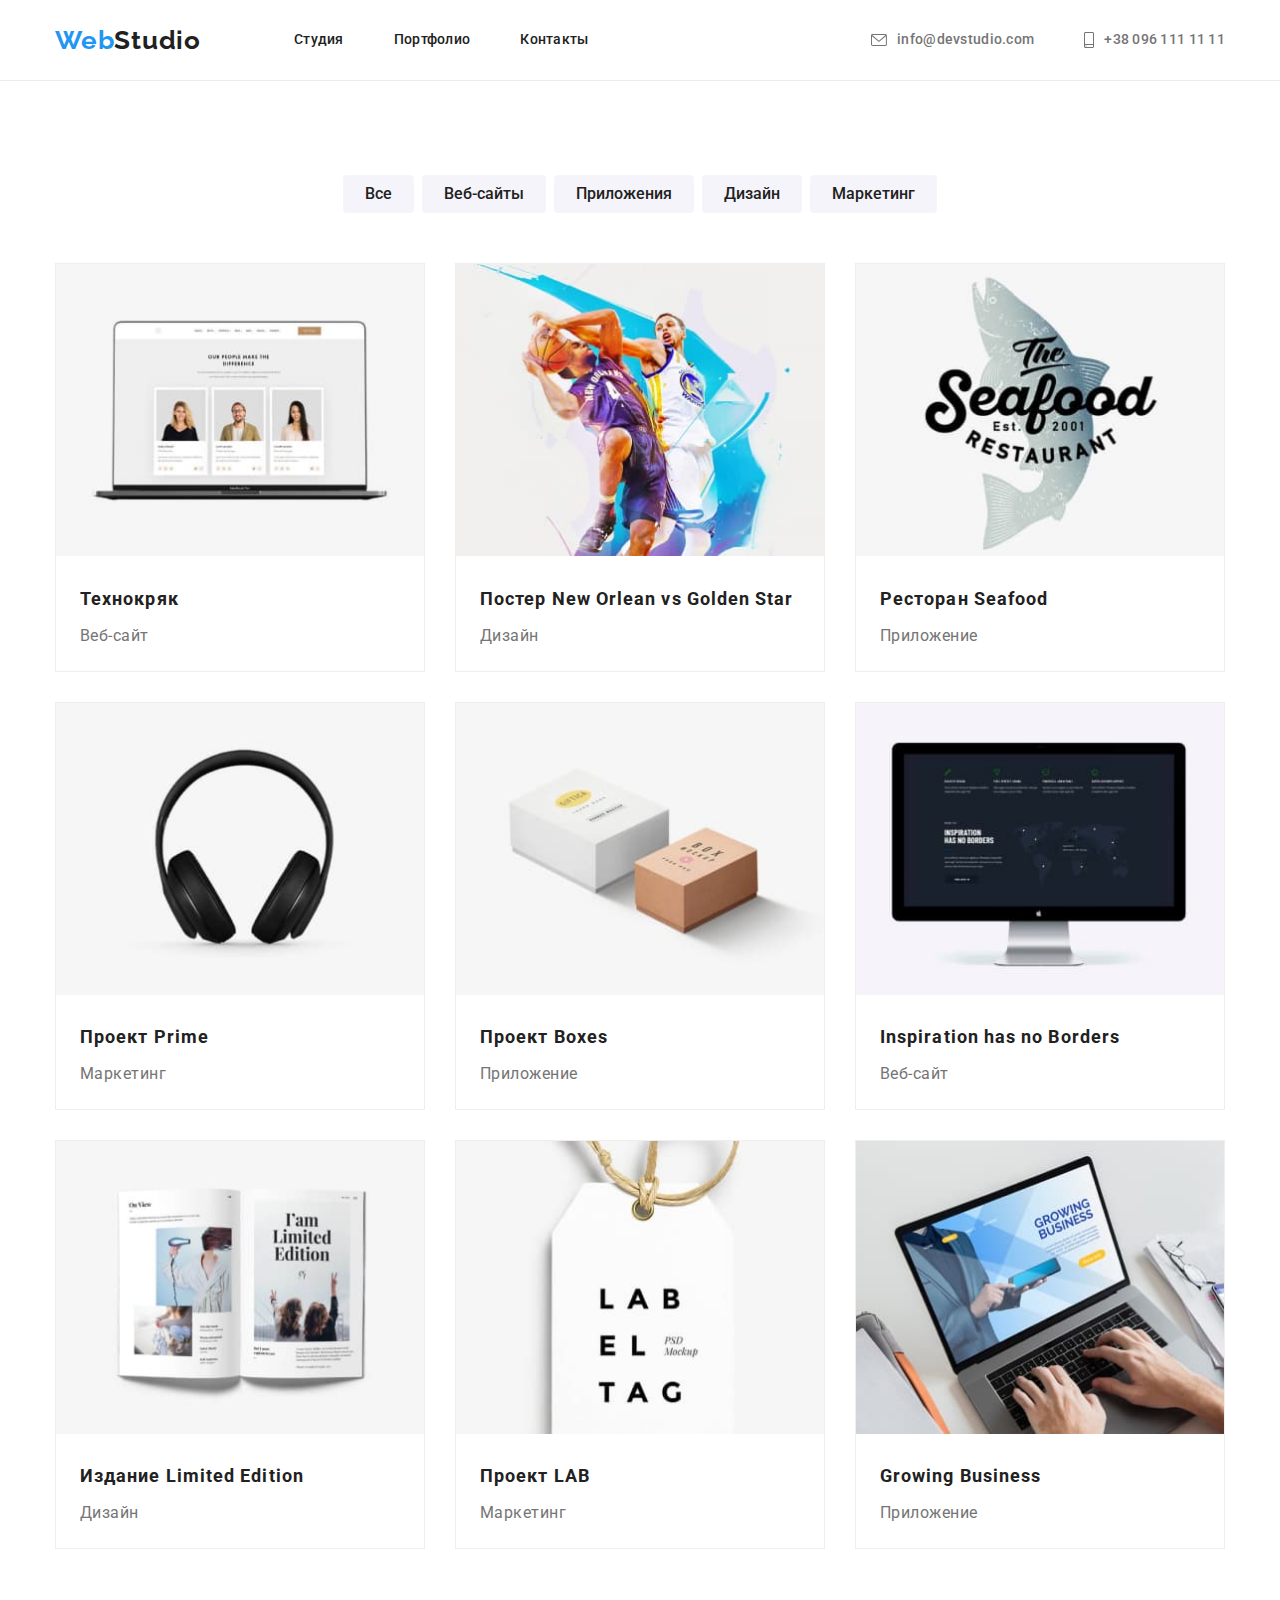
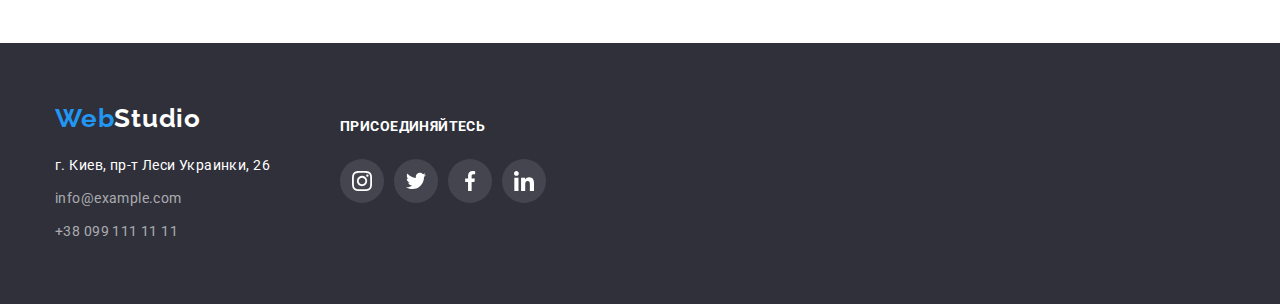
==== commit a6cba4b5: "устраняет замечания ментора" ====
--- a/portfolio.html
+++ b/portfolio.html
@@ -67,8 +67,8 @@
                     </ul>
                     <ul class="projects-view">
                         <li class="project-elements">
-                            <a  href="#">
-                                <img class="project-img" src="./img/portf1.jpg" alt="макбук-про">
+                            <a class="project-element" href="#">
+                                <img class="project-img" src="./img/portf1.jpg" alt="макбук-про" width="100%">
                                 <div class="background-end">
                                     <h2 class="project-titel">Технокряк</h2>
                                     <p class="project-type">Веб-сайт</p>
@@ -77,11 +77,11 @@
                         </li>
 
                         <li class="project-elements">
-                            <a  href="#">
+                            <a class="project-element" href="#">
                                 <img class="project-img" src="./img/portf2.jpg" 
                                     alt="два баскетболиста с мячем" 
-                                    width="370"
-                                    height="294">
+                                    width="100%"
+                                   >
                                 <div class="background-end">    
                                     <h2 class="project-titel">Постер New Orlean vs Golden Star</h2>
                                     <p class="project-type">Дизайн</p>
@@ -90,11 +90,10 @@
                         </li>
 
                         <li class="project-elements">
-                            <a  href="#">
+                            <a class="project-element" href="#">
                                 <img class="project-img" src="./img/portf3.jpg" 
                                     alt="логотип ресторана Seafood"
-                                    width="370"
-                                    height="294">
+                                    width="100%">
                                 <div class="background-end">
                                     <h2 class="project-titel">Ресторан Seafood</h2>
                                     <p class="project-type">Приложение</p>
@@ -103,11 +102,10 @@
                         </li>
 
                         <li class="project-elements">
-                            <a  href="#">
+                            <a class="project-element" href="#">
                                 <img class="project-img" src="./img/portf4.jpg" 
                                     alt="наушники"
-                                    width="370"
-                                    height="294">
+                                    width="100%">
                                 <div class="background-end">
                                     <h2 class="project-titel">Проект Prime</h2>
                                     <p class="project-type">Маркетинг</p>
@@ -116,11 +114,10 @@
                         </li>
 
                         <li class="project-elements">
-                            <a  href="#">
+                            <a class="project-element" href="#">
                                 <img class="project-img" src="./img/portf5.jpg" 
                                     alt="две упаковочных коробки"
-                                    width="370"
-                                    height="294">
+                                    width="100%">
                                 <div class="background-end">
                                     <h2 class="project-titel">Проект Boxes</h2>
                                     <p class="project-type">Приложение</p>
@@ -129,11 +126,10 @@
                         </li>
 
                         <li class="project-elements">
-                            <a class="project-img" href="#">
+                            <a class="project-element" href="#">
                                 <img class="project-img" src="./img/portf6.jpg" 
                                     alt="монитор Apple"
-                                    width="370"
-                                    height="294">
+                                    width="100%">
                                 <div class="background-end">
                                     <h2 class="project-titel">Inspiration has no Borders</h2>
                                     <p class="project-type">Веб-сайт</p>
@@ -142,11 +138,10 @@
                         </li>
 
                         <li class="project-elements">
-                            <a href="#">
+                            <a class="project-element" href="#">
                                 <img class="project-img" src="./img/portf7.jpg" 
                                     alt="книга Limited Edition"
-                                    width="370"
-                                    height="294">
+                                    width="100%">
                                 <div class="background-end">
                                     <h2 class="project-titel">Издание Limited Edition</h2>
                                     <p class="project-type">Дизайн</p>
@@ -155,11 +150,10 @@
                         </li>
 
                         <li class="project-elements">
-                            <a href="#">
+                            <a class="project-element" href="#">
                                 <img class="project-img" src="./img/portf8.jpg" 
                                     alt="бирка LAB"
-                                    width="370"
-                                    height="294">
+                                    width="100%">
                                 <div class="background-end">
                                     <h2 class="project-titel">Проект LAB</h2>
                                     <p class="project-type">Маркетинг</p>
@@ -168,11 +162,10 @@
                         </li>
 
                         <li class="project-elements">
-                            <a href="#">
+                            <a class="project-element" href="#">
                                 <img class="project-img" src="./img/portf9.jpg" 
                                     alt="макбук-про"
-                                    width="370"
-                                    height="294">
+                                    width="100%">
                                 <div class="background-end">
                                     <h2 class="project-titel">Growing Business</h2>
                                     <p class="project-type">Приложение</p>
@@ -185,13 +178,13 @@
     </main>
     <!--Контактная информация подвал-->
     <footer class="page-footer">
-        <section >
+        <section>
             <div class="conteiner">
                 <div class="contacts-footer">
                     <div>
                         <h2 class="invisible-title">Подвал</h2>
                         <a class="logo-footer" href="#">Web<span class="logo-color-footer">Studio</span> </a>
-                        <address> 
+                        <address>
                             <ul class="contacts">
                                 <li class="contact-element">
                                     <p>г. Киев, пр-т Леси Украинки, 26</p>
@@ -201,50 +194,49 @@
                                 </li>
                                 <li class="contact-element contacts-foter">
                                     <a href="tel:380991111111">+38 099 111 11 11</a>
-                                </li>                     
+                                </li>
                             </ul>
                         </address>
                     </div>
-                    
+    
                     <div class="social-networks">
                         <p class="titel-networks">присоединяйтесь</p>
                         <ul class="footer-links">
-                            <li class="footer-link">
-                                <a >
-                                    <svg class="icon-footer">
-                                        <use  href="./img/symbol-defs.svg#icon-instagram" ></use>
-                                    </svg>
-                                </a>
-                            </li>
-                            <li class="footer-link">
-                                <a >
-                                    <svg class="icon-footer">
-                                        <use  href="./img/symbol-defs.svg#icon-twitter" ></use>
-                                    </svg>
-                                </a>
-                            </li>
-
-                            <li class="footer-link">
-                                <a >
-                                    <svg class="icon-footer">
-                                        <use  href="./img/symbol-defs.svg#icon-facebook" ></use>
-                                    </svg>
-                                </a>
-                            </li>
-                            
-                            <li class="footer-link">
-                                <a >
-                                    <svg class="icon-footer">
-                                        <use  href="./img/symbol-defs.svg#icon-linkedin" ></use>
-                                    </svg>
-                                </a>
-                            </li>                            
-                        </ul>                        
+                            <li class="footer-margin">
+                                <a class="footer-link" href="#">
+                                    <svg class="icon-footer">
+                                        <use href="./img/symbol-defs.svg#icon-instagram"></use>
+                                    </svg>
+                                </a>
+                            </li>
+                            <li class="footer-margin">
+                                <a class="footer-link" href="#">
+                                    <svg class="icon-footer">
+                                        <use href="./img/symbol-defs.svg#icon-twitter"></use>
+                                    </svg>
+                                </a>
+                            </li>
+    
+                            <li class="footer-margin">
+                                <a class="footer-link" href="#">
+                                    <svg class="icon-footer">
+                                        <use href="./img/symbol-defs.svg#icon-facebook"></use>
+                                    </svg>
+                                </a>
+                            </li>
+    
+                            <li class="footer-margin">
+                                <a class="footer-link" href="#">
+                                    <svg class="icon-footer">
+                                        <use href="./img/symbol-defs.svg#icon-linkedin"></use>
+                                    </svg>
+                                </a>
+                            </li>
+                        </ul>
                     </div>
                 </div>
-                
             </div>
-        </section>        
+        </section>
     </footer>
 </body>
 
--- a/css/styles.css
+++ b/css/styles.css
@@ -109,8 +109,8 @@
   margin-right: 10px;
 }
 
-.contact-item:hover .icon-smartphone,
-.contact-item:focus .icon-smartphone {
+.header-links:hover .icon-smartphone,
+.header-links:focus .icon-smartphone {
   fill: var(--hover-text-color);
 }
 
@@ -121,8 +121,8 @@
   text-align: center;
 }
 
-.contact-item:hover .icon-envelope,
-.contact-item:focus .icon-envelope {
+.header-links:hover .icon-envelope,
+.header-links:focus .icon-envelope {
   fill: var(--hover-text-color);
 }
 
@@ -443,7 +443,7 @@
   fill: var(--white-background-color);
 }
 
-.social-links > .social-link:not(:last-child) {
+.social-links > .margin-link:not(:last-child) {
   margin-right: 10px;
 }
 
@@ -470,7 +470,7 @@
   display: flex;
 }
 
-.buyer-list > .customers-element:not(:last-child) {
+.buyer-list > .margin-client:not(:last-child) {
   margin-right: 30px;
 }
 
@@ -609,7 +609,7 @@
   fill: var(--white-background-color);
 }
 
-.footer-links > .footer-link:not(:last-child) {
+.footer-links > .footer-margin:not(:last-child) {
   margin-right: 10px;
 }
 
@@ -690,16 +690,19 @@
   margin-bottom: 0;
 }
 
-.project-elements:hover,
-.project-elements:focus {
+.project-element:focus,
+.project-element:hover {
   border: 1px solid #eeeeee;
-  box-sizing: border-box;
   box-shadow: 0px 1px 1px rgba(0, 0, 0, 0.12), 0px 4px 4px rgba(0, 0, 0, 0.06),
     1px 4px 6px rgba(0, 0, 0, 0.16);
 }
 
+.project-element {
+  display: block;
+}
+
 .project-img {
-  display: block;
+  display: inline-block;
 }
 
 .project-titel {
